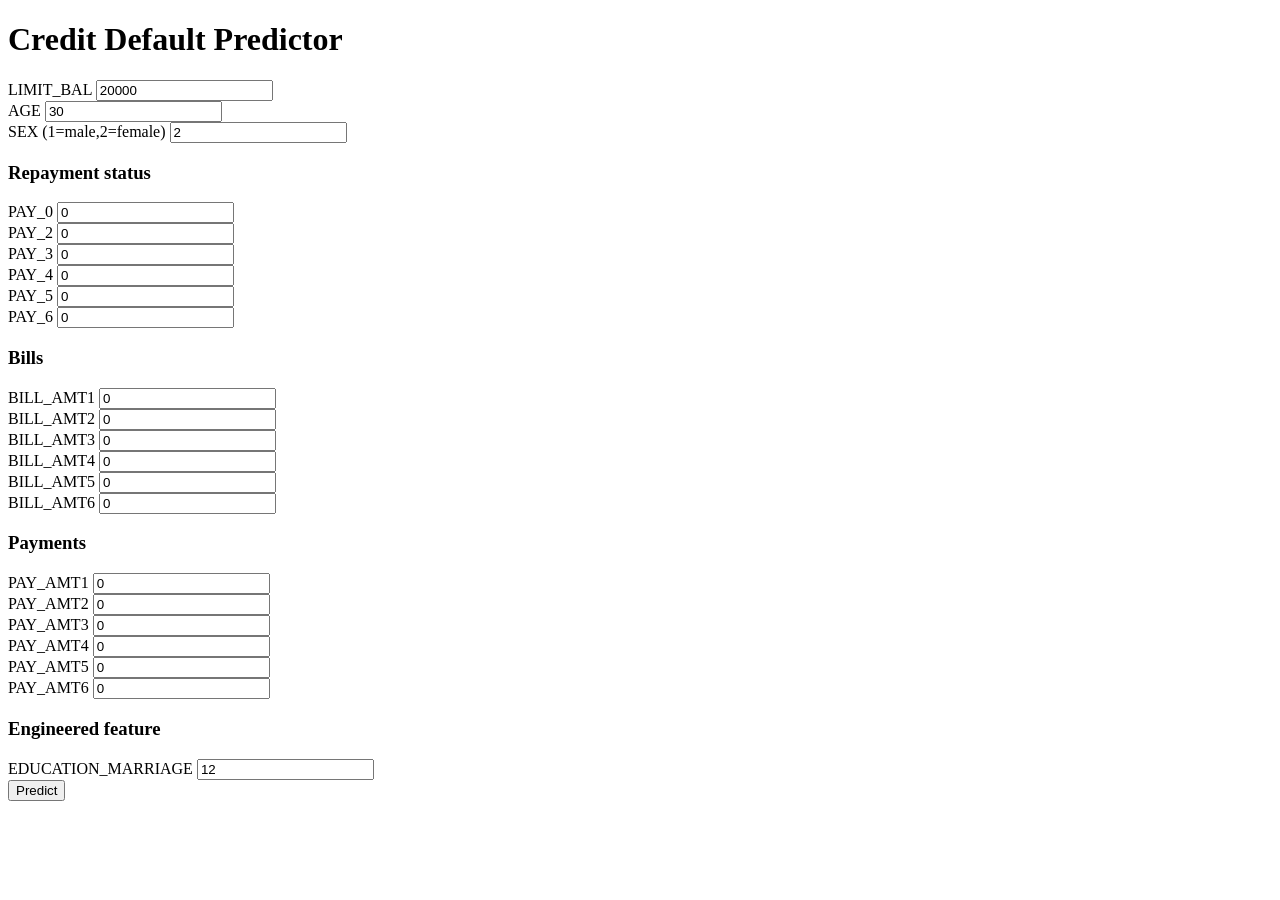
==== frontend/index.html @ 1fb824c6 "Add initial frontend for project" ====
<!doctype html>
<html>
  <head>
    <meta charset="utf-8" />
    <title>Credit Default Predictor</title>
  </head>
  <body>
    <h1>Credit Default Predictor</h1>

    <form id="f">
      <label>LIMIT_BAL <input name="LIMIT_BAL" type="number" step="any" value="20000"></label><br/>
      <label>AGE <input name="AGE" type="number" step="any" value="30"></label><br/>
      <label>SEX (1=male,2=female) <input name="SEX" type="number" value="2"></label><br/>

      <h3>Repayment status</h3>
      <label>PAY_0 <input name="PAY_0" type="number" value="0"></label><br/>
      <label>PAY_2 <input name="PAY_2" type="number" value="0"></label><br/>
      <label>PAY_3 <input name="PAY_3" type="number" value="0"></label><br/>
      <label>PAY_4 <input name="PAY_4" type="number" value="0"></label><br/>
      <label>PAY_5 <input name="PAY_5" type="number" value="0"></label><br/>
      <label>PAY_6 <input name="PAY_6" type="number" value="0"></label><br/>

      <h3>Bills</h3>
      <label>BILL_AMT1 <input name="BILL_AMT1" type="number" step="any" value="0"></label><br/>
      <label>BILL_AMT2 <input name="BILL_AMT2" type="number" step="any" value="0"></label><br/>
      <label>BILL_AMT3 <input name="BILL_AMT3" type="number" step="any" value="0"></label><br/>
      <label>BILL_AMT4 <input name="BILL_AMT4" type="number" step="any" value="0"></label><br/>
      <label>BILL_AMT5 <input name="BILL_AMT5" type="number" step="any" value="0"></label><br/>
      <label>BILL_AMT6 <input name="BILL_AMT6" type="number" step="any" value="0"></label><br/>

      <h3>Payments</h3>
      <label>PAY_AMT1 <input name="PAY_AMT1" type="number" step="any" value="0"></label><br/>
      <label>PAY_AMT2 <input name="PAY_AMT2" type="number" step="any" value="0"></label><br/>
      <label>PAY_AMT3 <input name="PAY_AMT3" type="number" step="any" value="0"></label><br/>
      <label>PAY_AMT4 <input name="PAY_AMT4" type="number" step="any" value="0"></label><br/>
      <label>PAY_AMT5 <input name="PAY_AMT5" type="number" step="any" value="0"></label><br/>
      <label>PAY_AMT6 <input name="PAY_AMT6" type="number" step="any" value="0"></label><br/>

      <h3>Engineered feature</h3>
      <label>EDUCATION_MARRIAGE <input name="EDUCATION_MARRIAGE" type="number" step="any" value="12"></label><br/>

      <button type="submit">Predict</button>
    </form>

    <h2 id="out"></h2>

    <script src="app.js"></script>
  </body>
</html>
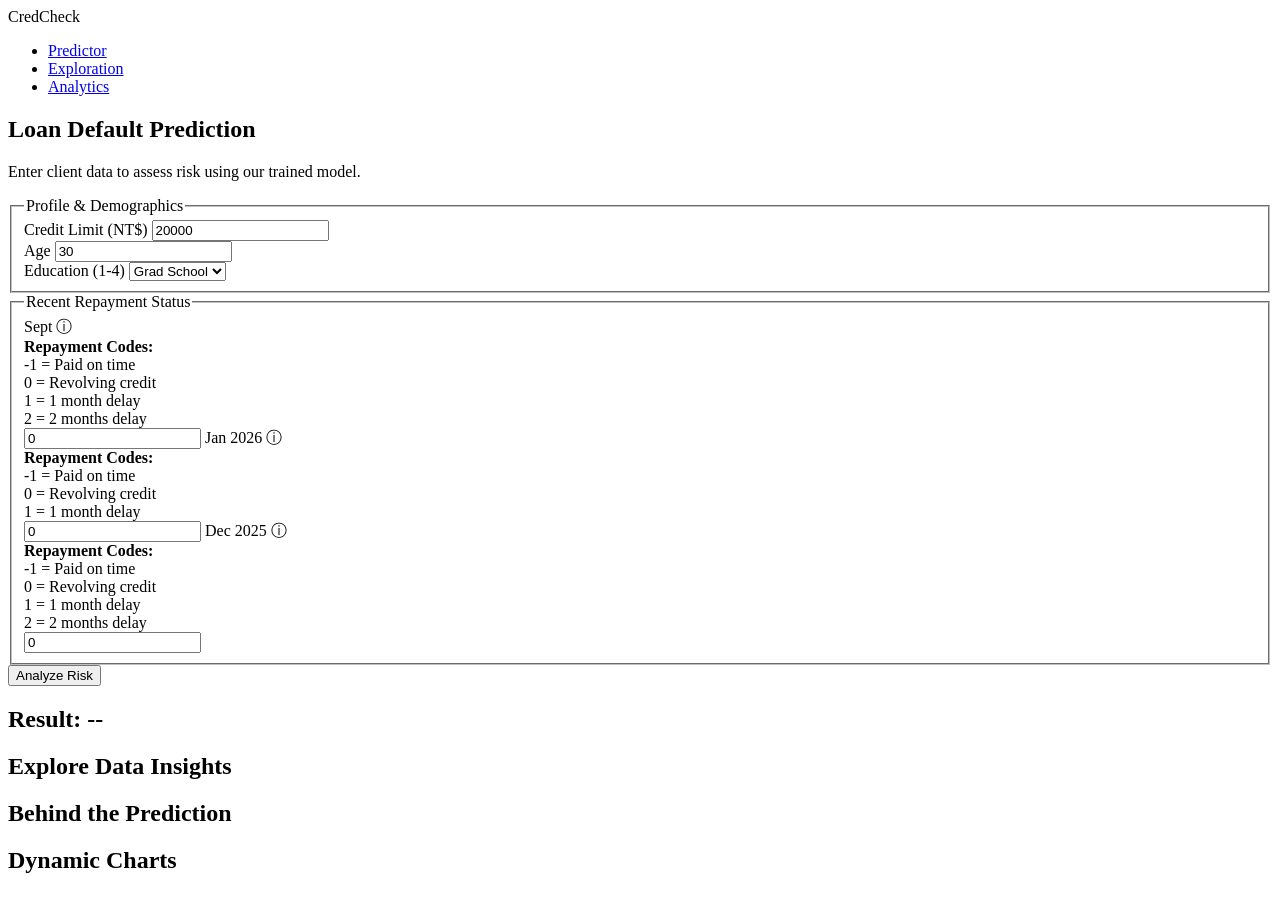
==== commit a2daf955: "Update UI layout and add help tooltips" ====
--- a/frontend/index.html
+++ b/frontend/index.html
@@ -1,49 +1,124 @@
-<!doctype html>
-<html>
-  <head>
-    <meta charset="utf-8" />
-    <title>Credit Default Predictor</title>
-  </head>
-  <body>
-    <h1>Credit Default Predictor</h1>
+<!DOCTYPE html>
+<html lang="en">
 
-    <form id="f">
-      <label>LIMIT_BAL <input name="LIMIT_BAL" type="number" step="any" value="20000"></label><br/>
-      <label>AGE <input name="AGE" type="number" step="any" value="30"></label><br/>
-      <label>SEX (1=male,2=female) <input name="SEX" type="number" value="2"></label><br/>
+<head>
+  <meta charset="UTF-8">
+  <meta name="viewport" content="width=device-width, initial-scale=1.0">
+  <title>CredCheck</title>
+  <link rel="stylesheet" href="style.css">
+  <script src="https://d3js.org/d3.v7.min.js"></script>
+</head>
 
-      <h3>Repayment status</h3>
-      <label>PAY_0 <input name="PAY_0" type="number" value="0"></label><br/>
-      <label>PAY_2 <input name="PAY_2" type="number" value="0"></label><br/>
-      <label>PAY_3 <input name="PAY_3" type="number" value="0"></label><br/>
-      <label>PAY_4 <input name="PAY_4" type="number" value="0"></label><br/>
-      <label>PAY_5 <input name="PAY_5" type="number" value="0"></label><br/>
-      <label>PAY_6 <input name="PAY_6" type="number" value="0"></label><br/>
+<body>
 
-      <h3>Bills</h3>
-      <label>BILL_AMT1 <input name="BILL_AMT1" type="number" step="any" value="0"></label><br/>
-      <label>BILL_AMT2 <input name="BILL_AMT2" type="number" step="any" value="0"></label><br/>
-      <label>BILL_AMT3 <input name="BILL_AMT3" type="number" step="any" value="0"></label><br/>
-      <label>BILL_AMT4 <input name="BILL_AMT4" type="number" step="any" value="0"></label><br/>
-      <label>BILL_AMT5 <input name="BILL_AMT5" type="number" step="any" value="0"></label><br/>
-      <label>BILL_AMT6 <input name="BILL_AMT6" type="number" step="any" value="0"></label><br/>
+  <nav class="navbar">
+    <div class="logo">CredCheck</div>
+    <ul class="nav-links">
+      <li><a href="#" onclick="showPage('predictor')">Predictor</a></li>
+      <li><a href="#" onclick="showPage('eda')">Exploration</a></li>
+      <li><a href="#" onclick="showPage('visualizer')">Analytics</a></li>
+    </ul>
+  </nav>
 
-      <h3>Payments</h3>
-      <label>PAY_AMT1 <input name="PAY_AMT1" type="number" step="any" value="0"></label><br/>
-      <label>PAY_AMT2 <input name="PAY_AMT2" type="number" step="any" value="0"></label><br/>
-      <label>PAY_AMT3 <input name="PAY_AMT3" type="number" step="any" value="0"></label><br/>
-      <label>PAY_AMT4 <input name="PAY_AMT4" type="number" step="any" value="0"></label><br/>
-      <label>PAY_AMT5 <input name="PAY_AMT5" type="number" step="any" value="0"></label><br/>
-      <label>PAY_AMT6 <input name="PAY_AMT6" type="number" step="any" value="0"></label><br/>
+  <main class="container">
+    <section id="predictor" class="page active">
+      <h1>Loan Default Prediction</h1>
+      <p>Enter client data to assess risk using our trained model.</p>
 
-      <h3>Engineered feature</h3>
-      <label>EDUCATION_MARRIAGE <input name="EDUCATION_MARRIAGE" type="number" step="any" value="12"></label><br/>
+      <form id="prediction-form">
+        <div class="form-grid">
+          <fieldset>
+            <legend>Profile & Demographics</legend>
+            <div class="input-group">
+              <label>Credit Limit (NT$)</label>
+              <input name="LIMIT_BAL" type="number" value="20000" required>
+            </div>
+            <div class="input-group">
+              <label>Age</label>
+              <input name="AGE" type="number" value="30" required>
+            </div>
+            <div class="input-group">
+              <label>Education (1-4)</label>
+              <select name="EDUCATION">
+                <option value="1">Grad School</option>
+                <option value="2">University</option>
+                <option value="3">High School</option>
+                <option value="4">Others</option>
+              </select>
+            </div>
+          </fieldset>
 
-      <button type="submit">Predict</button>
-    </form>
+          <fieldset>
+            <legend>Recent Repayment Status</legend>
+            <div class="input-row">
+              <label>
+                Sept
+                <span class="tooltip-container">
+                  <span class="info-icon">ⓘ</span>
+                  <div class="tooltip-text">
+                    <strong>Repayment Codes:</strong><br>
+                    -1 = Paid on time<br>
+                    0 = Revolving credit<br>
+                    1 = 1 month delay<br>
+                    2 = 2 months delay
+                  </div>
+                </span>
+                <input name="PAY_0" type="number" value="0">
+              </label>
 
-    <h2 id="out"></h2>
+              <label>
+                Jan 2026
+                <span class="tooltip-container">
+                  <span class="info-icon">ⓘ</span>
+                  <div class="tooltip-text">
+                    <strong>Repayment Codes:</strong><br>
+                    -1 = Paid on time<br>
+                    0 = Revolving credit<br>
+                    1 = 1 month delay
+                  </div>
+                </span>
+                <input name="PAY_2" type="number" value="0">
+              </label>
 
-    <script src="app.js"></script>
-  </body>
-</html>
+              <label>
+                Dec 2025
+                <span class="tooltip-container">
+                  <span class="info-icon">ⓘ</span>
+                  <div class="tooltip-text">
+                    <strong>Repayment Codes:</strong><br>
+                    -1 = Paid on time<br>
+                    0 = Revolving credit<br>
+                    1 = 1 month delay<br>
+                    2 = 2 months delay
+                  </div>
+                </span>
+                <input name="PAY_3" type="number" value="0">
+              </label>
+            </div>
+          </fieldset>
+        </div>
+
+        <button type="submit" class="btn-predict">Analyze Risk</button>
+      </form>
+      <div id="result-container" class="hidden">
+        <h2>Result: <span id="prediction-output">--</span></h2>
+      </div>
+    </section>
+
+    <section id="eda" class="page">
+      <h1>Explore Data Insights</h1>
+    </section>
+
+    <section id="process" class="page">
+      <h1>Behind the Prediction</h1>
+    </section>
+
+    <section id="visualizer" class="page">
+      <h1>Dynamic Charts</h1>
+    </section>
+  </main>
+
+  <script src="app.js"></script>
+</body>
+
+</html>
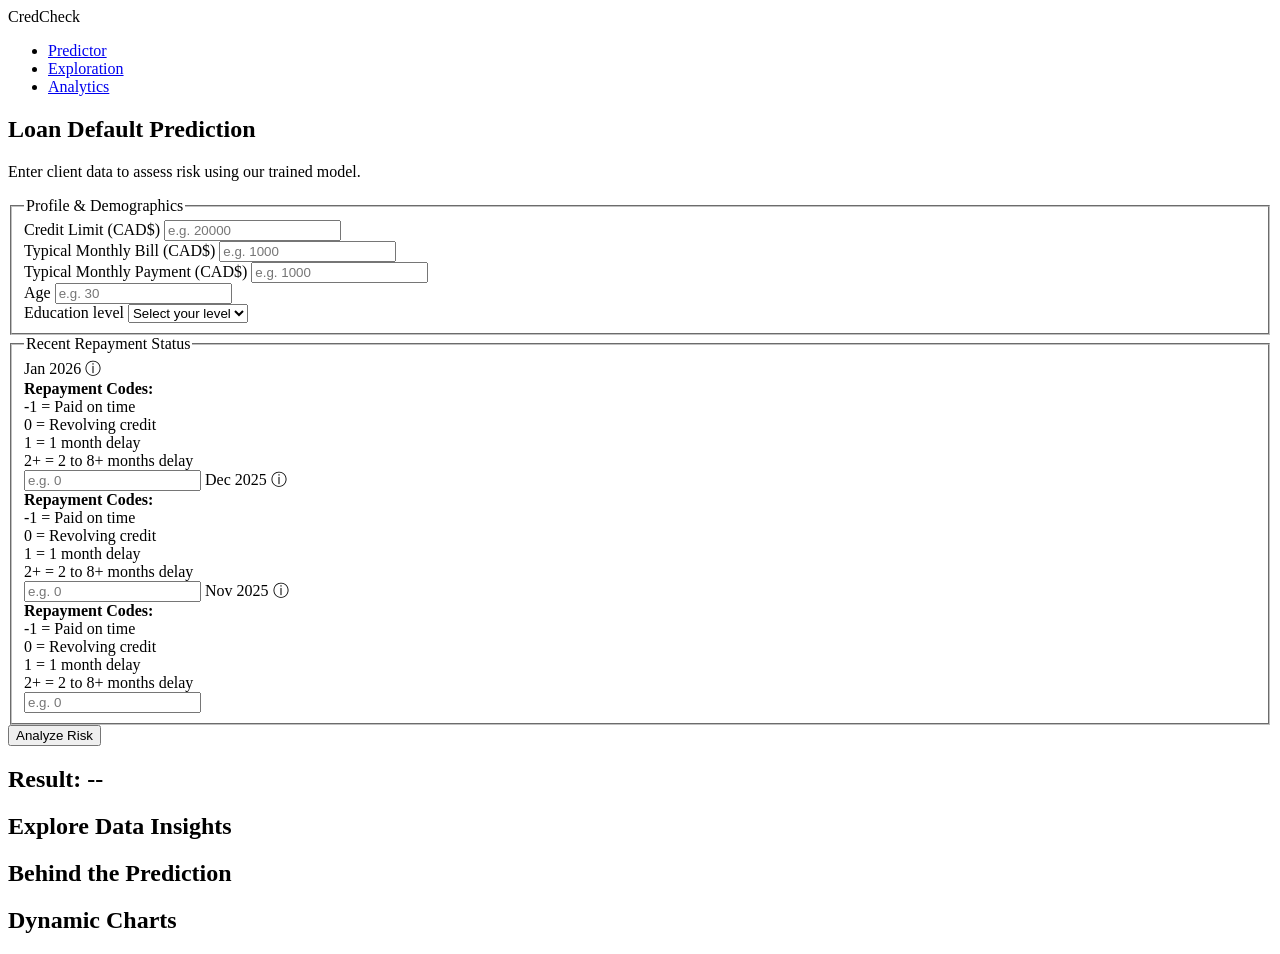
==== commit 056971ea: "Support more user inputs" ====
--- a/frontend/index.html
+++ b/frontend/index.html
@@ -30,16 +30,26 @@
           <fieldset>
             <legend>Profile & Demographics</legend>
             <div class="input-group">
-              <label>Credit Limit (NT$)</label>
-              <input name="LIMIT_BAL" type="number" value="20000" required>
+              <label>Credit Limit (CAD$)</label>
+              <input name="LIMIT_BAL" type="number" placeholder="e.g. 20000" required>
+            </div>
+
+            <div class="input-group">
+              <label>Typical Monthly Bill (CAD$)</label>
+              <input name="BILL_INPUT" type="number" placeholder="e.g. 1000" required>
+            </div>
+            <div class="input-group">
+              <label>Typical Monthly Payment (CAD$)</label>
+              <input name="PAY_INPUT" type="number" placeholder="e.g. 1000" required>
             </div>
             <div class="input-group">
               <label>Age</label>
-              <input name="AGE" type="number" value="30" required>
+              <input name="AGE" type="number" placeholder="e.g. 30" required>
             </div>
             <div class="input-group">
-              <label>Education (1-4)</label>
-              <select name="EDUCATION">
+              <label>Education level</label>
+              <select name="EDUCATION" required>
+                <option value="" disabled selected>Select your level</option>
                 <option value="1">Grad School</option>
                 <option value="2">University</option>
                 <option value="3">High School</option>
@@ -52,7 +62,7 @@
             <legend>Recent Repayment Status</legend>
             <div class="input-row">
               <label>
-                Sept
+                Jan 2026
                 <span class="tooltip-container">
                   <span class="info-icon">ⓘ</span>
                   <div class="tooltip-text">
@@ -60,24 +70,10 @@
                     -1 = Paid on time<br>
                     0 = Revolving credit<br>
                     1 = 1 month delay<br>
-                    2 = 2 months delay
+                    2+ = 2 to 8+ months delay
                   </div>
                 </span>
-                <input name="PAY_0" type="number" value="0">
-              </label>
-
-              <label>
-                Jan 2026
-                <span class="tooltip-container">
-                  <span class="info-icon">ⓘ</span>
-                  <div class="tooltip-text">
-                    <strong>Repayment Codes:</strong><br>
-                    -1 = Paid on time<br>
-                    0 = Revolving credit<br>
-                    1 = 1 month delay
-                  </div>
-                </span>
-                <input name="PAY_2" type="number" value="0">
+                <input name="PAY_0" type="number" placeholder="e.g. 0" required>
               </label>
 
               <label>
@@ -89,10 +85,25 @@
                     -1 = Paid on time<br>
                     0 = Revolving credit<br>
                     1 = 1 month delay<br>
-                    2 = 2 months delay
+                    2+ = 2 to 8+ months delay
                   </div>
                 </span>
-                <input name="PAY_3" type="number" value="0">
+                <input name="PAY_2" type="number" placeholder="e.g. 0" required>
+              </label>
+
+              <label>
+                Nov 2025
+                <span class="tooltip-container">
+                  <span class="info-icon">ⓘ</span>
+                  <div class="tooltip-text">
+                    <strong>Repayment Codes:</strong><br>
+                    -1 = Paid on time<br>
+                    0 = Revolving credit<br>
+                    1 = 1 month delay<br>
+                    2+ = 2 to 8+ months delay
+                  </div>
+                </span>
+                <input name="PAY_3" type="number" placeholder="e.g. 0" required>
               </label>
             </div>
           </fieldset>
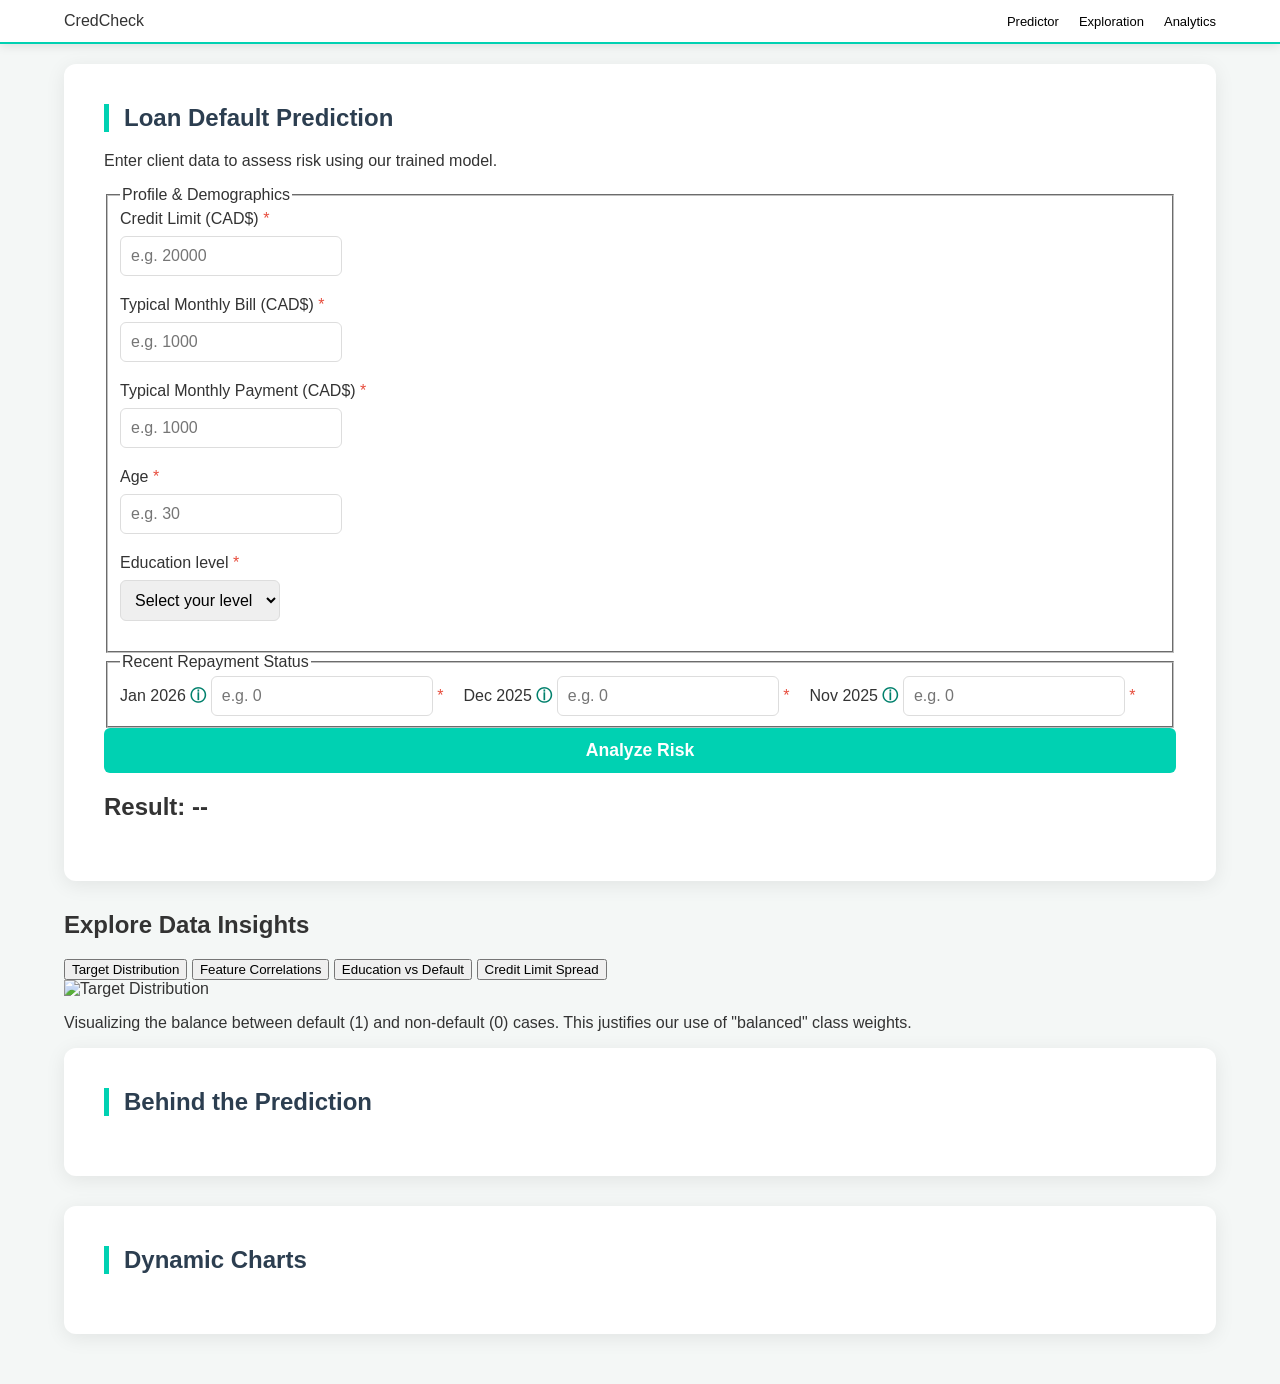
==== commit 4f864082: "Add chart section" ====
--- a/frontend/index.html
+++ b/frontend/index.html
@@ -116,9 +116,30 @@
       </div>
     </section>
 
-    <section id="eda" class="page">
-      <h1>Explore Data Insights</h1>
+    <section class="eda-section">
+      <h2>Explore Data Insights</h2>
+      <div class="insight-container">
+        <div class="insight-menu">
+          <button class="menu-btn active" onclick="showChart('target')">Target Distribution</button>
+          <button class="menu-btn" onclick="showChart('correlation')">Feature Correlations</button>
+          <button class="menu-btn" onclick="showChart('education')">Education vs Default</button>
+          <button class="menu-btn" onclick="showChart('limit')">Credit Limit Spread</button>
+        </div>
+
+        <div class="insight-display">
+          <div id="target" class="charts">
+            <img src="plots/target_distribution.png" alt="Target Distribution">
+            <p>Visualizing the balance between default (1) and non-default (0) cases. This justifies our use of
+              "balanced" class weights.</p>
+          </div>
+          <div id="correlation" class="charts" style="display:none;">
+            <img src="plots/summary_heatmap.png" alt="Correlation Heatmap">
+            <p>Highlights how credit limits and average bill amounts interact with default risk.</p>
+          </div>
+        </div>
+      </div>
     </section>
+
 
     <section id="process" class="page">
       <h1>Behind the Prediction</h1>
@@ -129,7 +150,7 @@
     </section>
   </main>
 
-  <script src="app.js"></script>
+  <script src="app copy.js"></script>
 </body>
 
 </html>
--- a/frontend/style.css
+++ b/frontend/style.css
@@ -0,0 +1,151 @@
+.navbar {
+    display: flex;
+    justify-content: space-between;
+    align-items: center;
+    padding: 0.75rem 5%;
+    background-color: #ffffff;
+    position: sticky;
+    top: 0;
+    z-index: 1000;
+    border-bottom: 2px solid #00d1b2;
+    box-shadow: 0 2px 10px rgba(0, 0, 0, 0.1);
+}
+
+.nav-links {
+    display: flex;
+    list-style: none;
+    margin: 0;
+    padding: 0;
+}
+
+
+.nav-links li {
+    margin-left: 20px;
+}
+
+.nav-links a {
+    color: black;
+    text-decoration: none;
+    font-size: small;
+    /* font-weight: bold; */
+}
+
+.container {
+    padding: 20px 5%;
+    max-width: 1200px;
+    margin: 0 auto;
+}
+
+body {
+    margin: 0;
+    font-family: 'Segoe UI', Verdana, sans-serif;
+    background-color: #f4f7f6;
+    color: #333;
+}
+
+.page {
+    background: white;
+    padding: 40px;
+    border-radius: 12px;
+    box-shadow: 0 4px 20px rgba(0, 0, 0, 0.08);
+    margin-bottom: 30px;
+}
+
+h1 {
+    color: #2c3e50;
+    border-left: 5px solid #00d1b2;
+    padding-left: 15px;
+    margin-top: 0;
+}
+
+/*form inputs*/
+input,
+select {
+    border: 1px solid #ddd;
+    border-radius: 6px;
+    padding: 10px;
+    font-size: 1rem;
+    transition: border-color 0.3s;
+}
+
+input:focus {
+    /* text box border will change colour when user is inputting in it */
+    outline: none;
+    border-color: #00d1b2;
+}
+
+.input-group {
+    margin-bottom: 20px;
+}
+
+.input-group label {
+    display: block;
+    margin-bottom: 8px;
+}
+
+.input-row {
+    display: flex;
+    gap: 20px
+}
+
+.btn-predict {
+    background-color: #00d1b2;
+    color: white;
+    border: none;
+    padding: 12px 25px;
+    border-radius: 6px;
+    font-weight: bold;
+    cursor: pointer;
+    width: 100%;
+    font-size: 1.1rem;
+}
+
+.btn-predict:hover {
+    background-color: #00b8a0;
+}
+
+/* tooltip to help users with repayment codes */
+.tooltip-container {
+    position: relative;
+    cursor: pointer;
+}
+
+.info-icon {
+    color: #01806c;
+    font-weight: bold;
+}
+
+
+.tooltip-text {
+    visibility: hidden;
+    width: 180px;
+    background-color: #333;
+    color: #fff;
+    text-align: left;
+    border-radius: 6px;
+    padding: 10px;
+    position: absolute;
+    z-index: 1;
+    bottom: 125%;
+    left: 10%;
+    opacity: 0;
+    transition: opacity 0.3s;
+    font-size: 0.8rem;
+    line-height: 1.4;
+}
+
+.tooltip-container:hover .tooltip-text {
+    visibility: visible;
+    opacity: 1;
+}
+
+/* behaviour for required fields (note currently they are all required)*/
+input:invalid:not(:placeholder-shown) {
+    border-color: #e74c3c;
+}
+
+label:after {
+    content: " *";
+    color: #e74c3c;
+    /* TODO fix the asterisks that are beside the boxes instead of words*/
+}
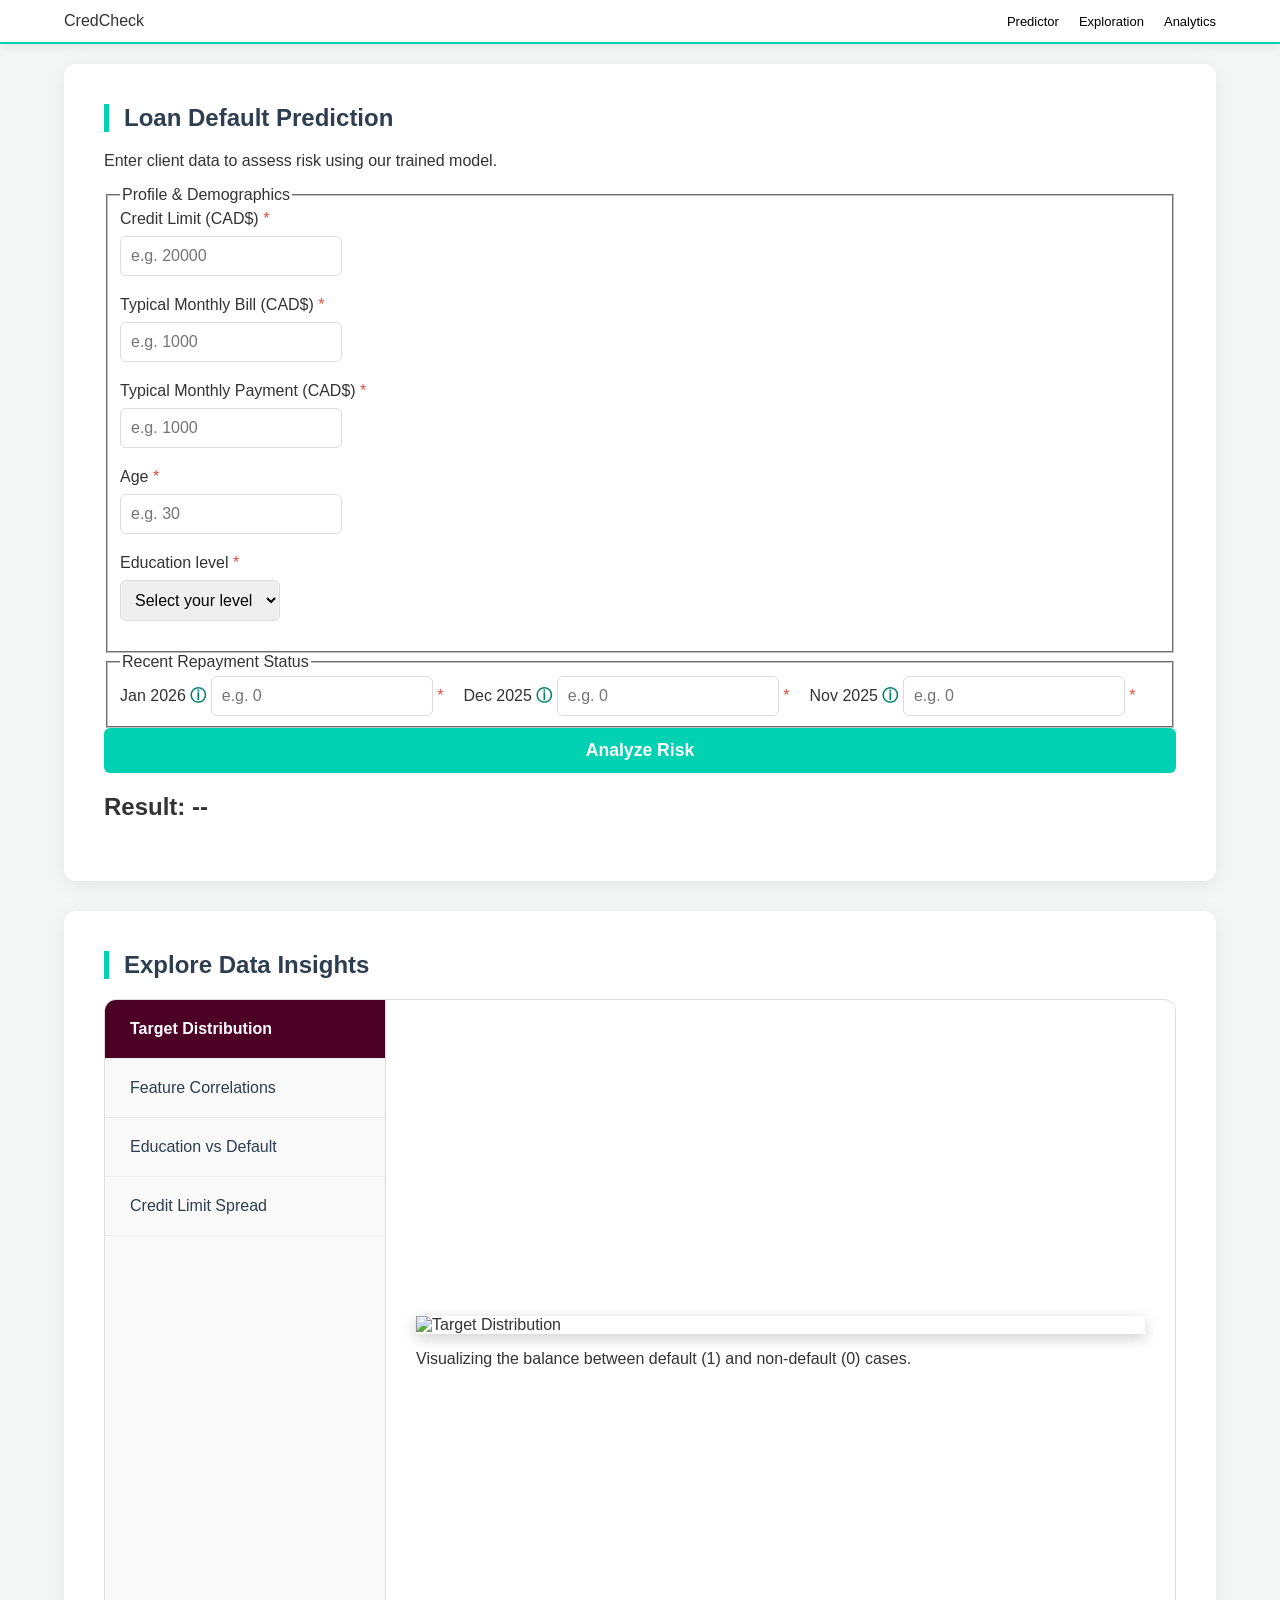
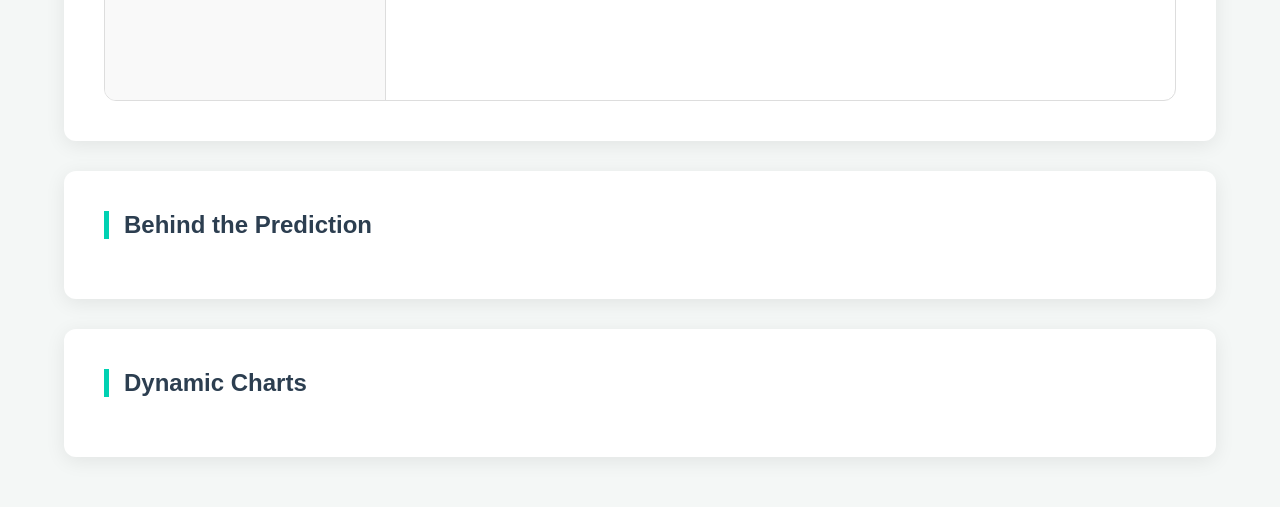
==== commit 061a4df9: "Add basic EDA dashboard to UI" ====
--- a/frontend/index.html
+++ b/frontend/index.html
@@ -116,8 +116,8 @@
       </div>
     </section>
 
-    <section class="eda-section">
-      <h2>Explore Data Insights</h2>
+    <section id="eda" class="page eda-section">
+      <h1>Explore Data Insights</h1>
       <div class="insight-container">
         <div class="insight-menu">
           <button class="menu-btn active" onclick="showChart('target')">Target Distribution</button>
@@ -127,19 +127,25 @@
         </div>
 
         <div class="insight-display">
-          <div id="target" class="charts">
+          <div id="target" class="charts active" style="display: block; opacity: 1;">
             <img src="plots/target_distribution.png" alt="Target Distribution">
-            <p>Visualizing the balance between default (1) and non-default (0) cases. This justifies our use of
-              "balanced" class weights.</p>
+            <p>Visualizing the balance between default (1) and non-default (0) cases.</p>
           </div>
-          <div id="correlation" class="charts" style="display:none;">
+          <div id="correlation" class="charts">
             <img src="plots/summary_heatmap.png" alt="Correlation Heatmap">
-            <p>Highlights how credit limits and average bill amounts interact with default risk.</p>
+            <p>How do credit limits and average bill amounts interact with default risk?</p>
+          </div>
+          <div id="education" class="charts">
+            <img src="plots/education_vs_target.png" alt="Education Analysis">
+            <p>Proportion of defaults across different education levels.</p>
+          </div>
+          <div id="limit" class="charts">
+            <img src="plots/limit_bal_boxplot.png" alt="Limit Balance Boxplot">
+            <p>Distribution of credit limits for each target class.</p>
           </div>
         </div>
       </div>
     </section>
-
 
     <section id="process" class="page">
       <h1>Behind the Prediction</h1>
@@ -150,7 +156,7 @@
     </section>
   </main>
 
-  <script src="app copy.js"></script>
+  <script src="app.js"></script>
 </body>
 
 </html>
--- a/frontend/style.css
+++ b/frontend/style.css
@@ -139,7 +139,7 @@
     opacity: 1;
 }
 
-/* behaviour for required fields (note currently they are all required)*/
+/* behaviour for required fields (note: currently they are all required)*/
 input:invalid:not(:placeholder-shown) {
     border-color: #e74c3c;
 }
@@ -148,4 +148,79 @@
     content: " *";
     color: #e74c3c;
     /* TODO fix the asterisks that are beside the boxes instead of words*/
+}
+
+/* EDA section */
+.insight-container {
+    display: flex;
+    flex-direction: row;
+    border: 1px solid #ddd;
+    border-radius: 12px;
+    overflow: hidden;
+    background: #fff;
+    height: 700px;
+    margin-top: 20px;
+}
+
+.insight-menu {
+    display: flex;
+    flex-direction: column;
+    width: 280px;
+    background: #f9f9f9;
+    border-right: 1px solid #ddd;
+}
+
+.menu-btn {
+    padding: 20px 25px;
+    border: none;
+    border-bottom: 1px solid #eee;
+    background: none;
+    text-align: left;
+    cursor: pointer;
+    font-size: 1rem;
+    color: #2c3e50;
+    transition: all 0.3s ease;
+
+}
+
+.menu-btn:hover {
+    background: #f0f0f0;
+}
+
+.menu-btn.active {
+    background: #4d0026 !important;
+    color: white !important;
+    font-weight: bold;
+}
+
+.insight-display {
+    flex: 1;
+    padding: 30px;
+    display: flex;
+    flex-direction: column;
+    align-items: center;
+    justify-content: center;
+}
+
+.charts img {
+    width: 100%;
+    max-width: 800px;
+    height: auto;
+    box-shadow: 0 4px 15px rgba(0, 0, 0, 0.2);
+    display: block;
+    margin: 0 auto;
+}
+
+.charts {
+    display: none;
+    opacity: 0;
+    transform: translateY(10px);
+    transition: opacity 0.4s ease, transform 0.4s ease;
+    width: 100%;
+}
+
+.charts.active {
+    display: block;
+    opacity: 1;
+    transform: translateY(0);
 }
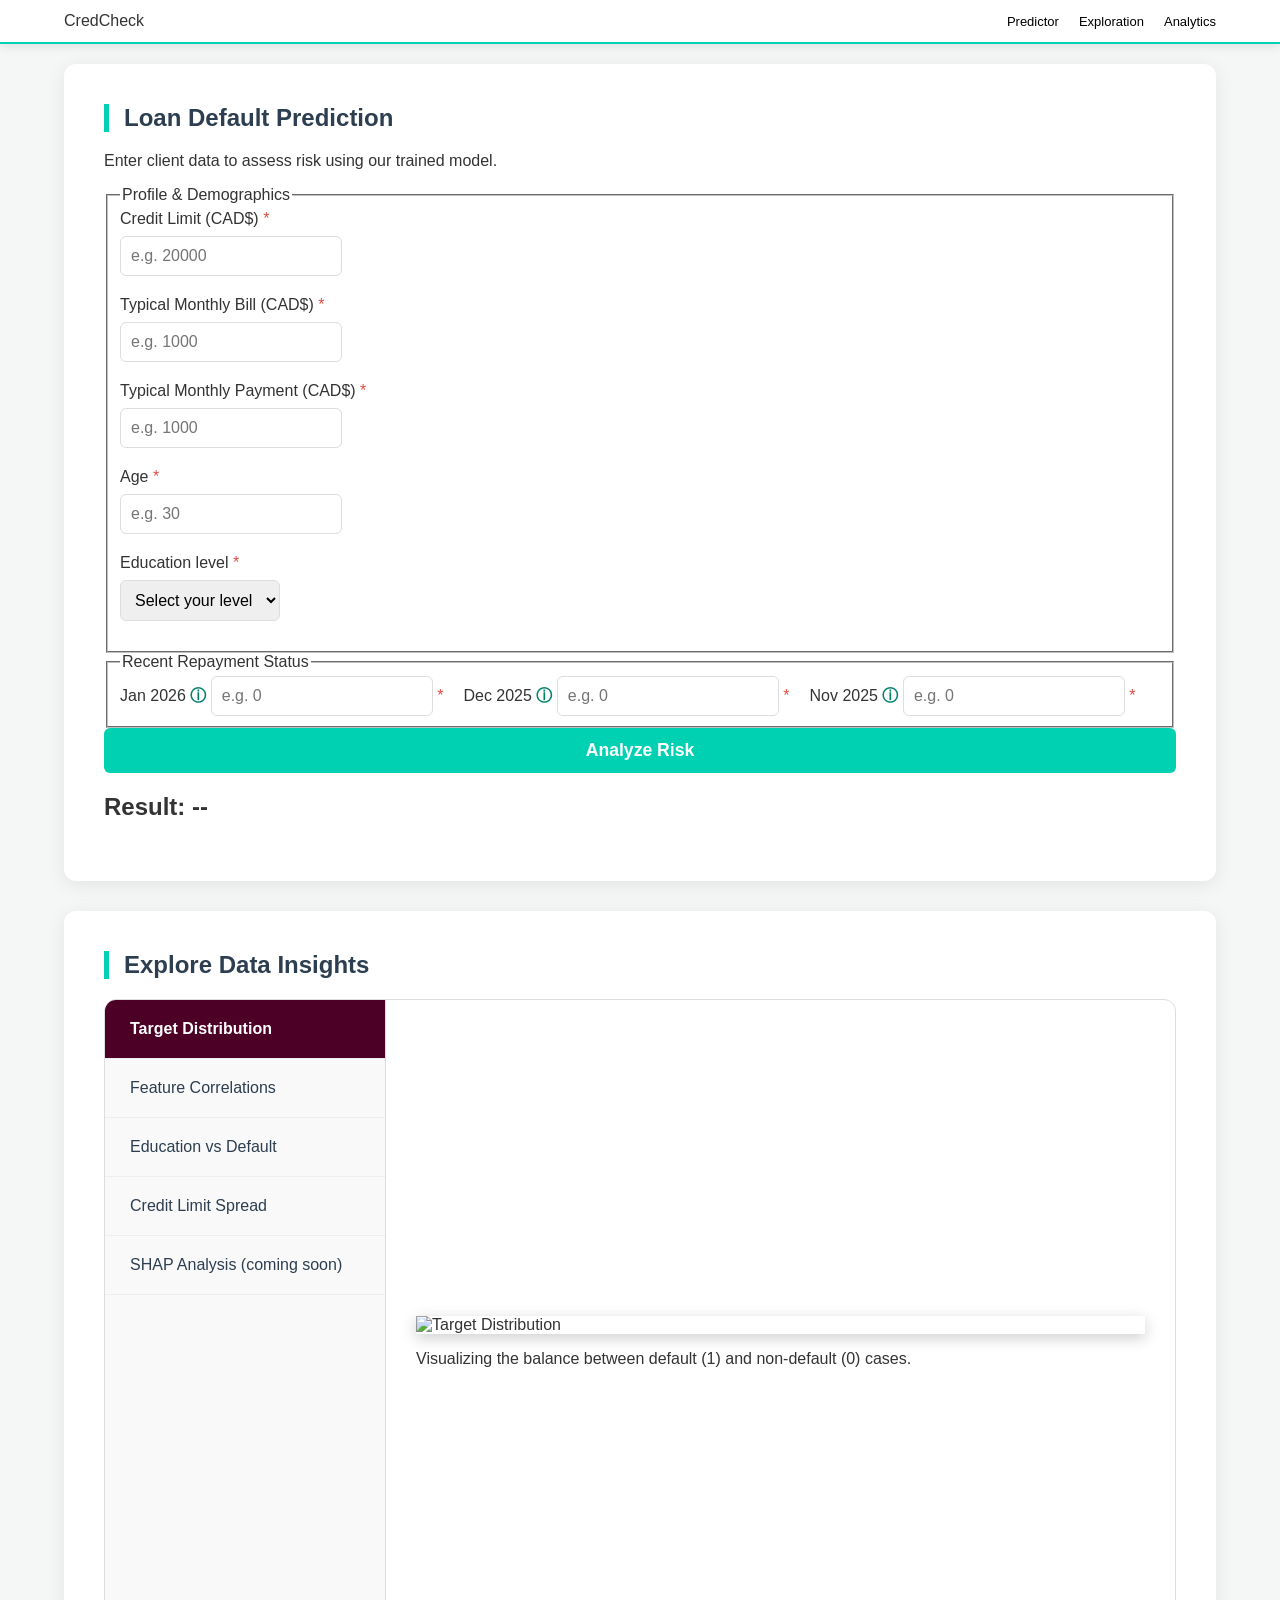
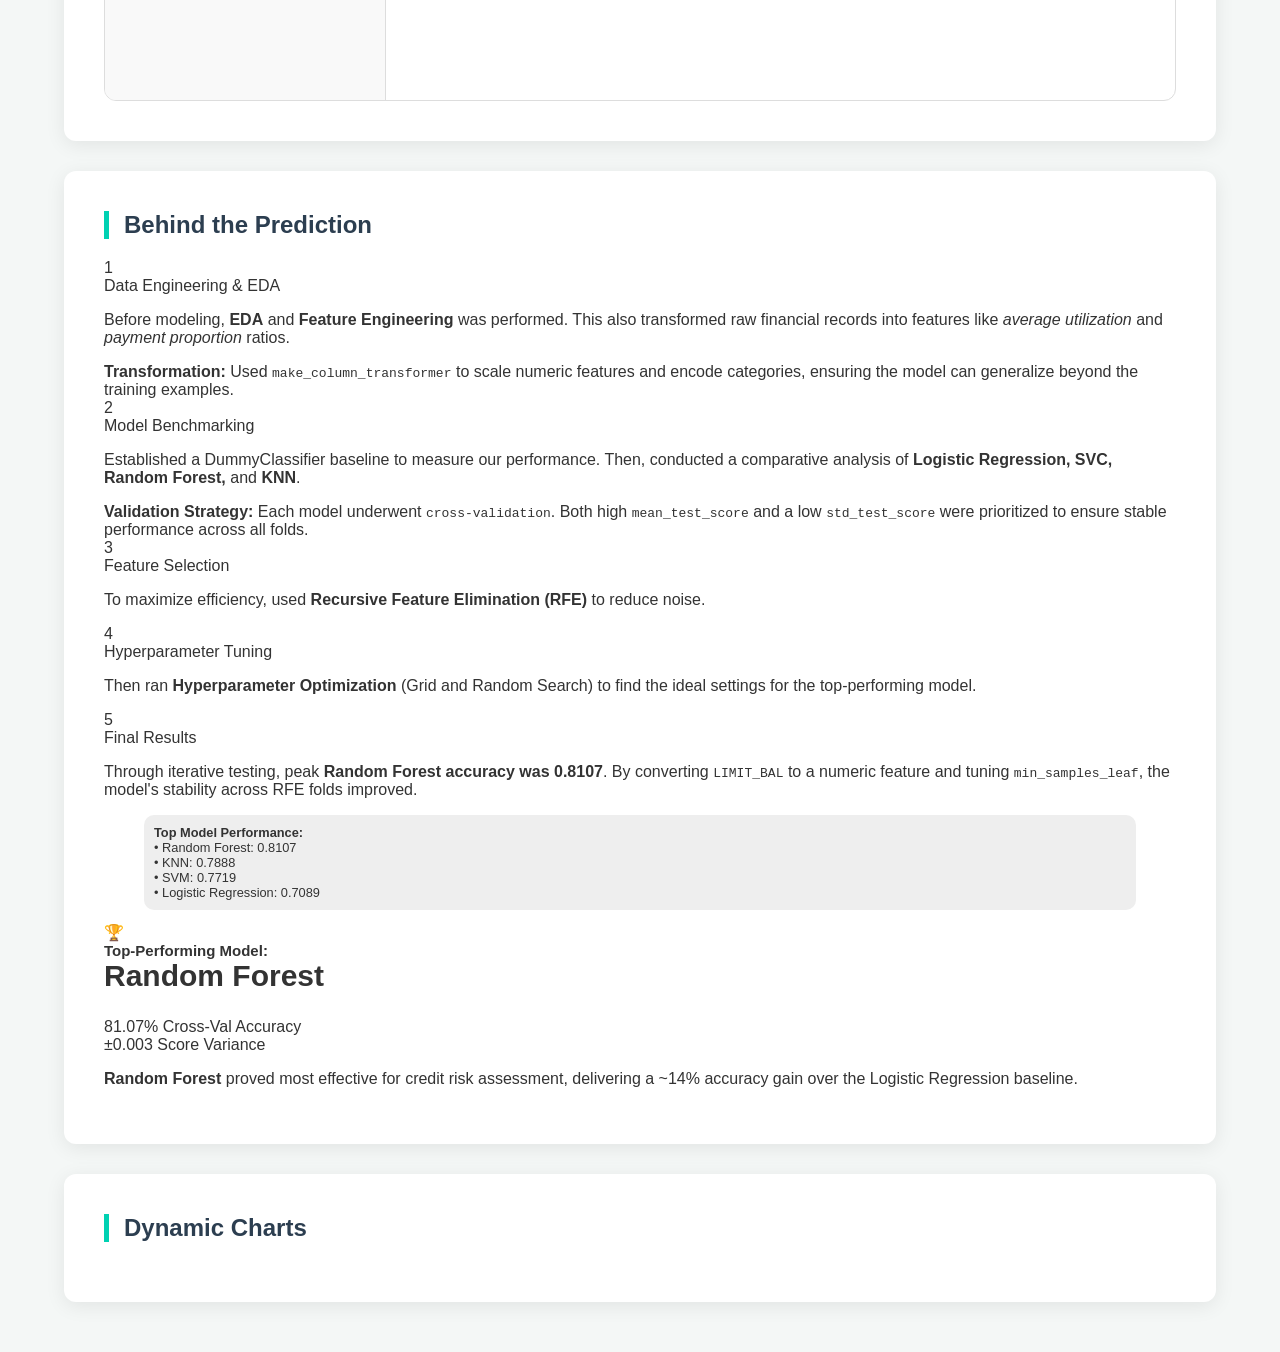
==== commit 3adc614a: "Add interface for behind the scenes section" ====
--- a/frontend/index.html
+++ b/frontend/index.html
@@ -124,6 +124,8 @@
           <button class="menu-btn" onclick="showChart('correlation')">Feature Correlations</button>
           <button class="menu-btn" onclick="showChart('education')">Education vs Default</button>
           <button class="menu-btn" onclick="showChart('limit')">Credit Limit Spread</button>
+          <button class="menu-btn" onclick="showChart('')">SHAP Analysis (coming soon)</button>
+
         </div>
 
         <div class="insight-display">
@@ -143,14 +145,108 @@
             <img src="plots/limit_bal_boxplot.png" alt="Limit Balance Boxplot">
             <p>Distribution of credit limits for each target class.</p>
           </div>
-        </div>
-      </div>
-    </section>
-
+          <div id="limit" class="charts">
+            <img src="" alt="SHAP">
+            <p>SHAP</p>
+          </div>
+        </div>
+      </div>
+    </section>
     <section id="process" class="page">
       <h1>Behind the Prediction</h1>
-    </section>
-
+      <div class="pipeline-path">
+
+        <div class="path-node" onclick="toggleStep('step-data')">
+          <div class="node-circle">1</div>
+          <div class="node-label">Data Engineering & EDA</div>
+          <div id="step-data" class="node-content">
+            <p>Before modeling, <strong>EDA</strong> and <strong>Feature Engineering</strong> was performed. This also
+              transformed raw financial records into features like <em>average utilization</em> and <em>payment
+                proportion</em>
+              ratios.</p>
+            <div class="mini-insight">
+              <strong>Transformation:</strong> Used <code>make_column_transformer</code> to scale numeric features and
+              encode categories, ensuring the model can generalize beyond the training examples.
+            </div>
+          </div>
+        </div>
+
+        <div class="path-node right" onclick="toggleStep('step-baseline')">
+          <div class="node-circle">2</div>
+          <div class="node-label">Model Benchmarking</div>
+          <div id="step-baseline" class="node-content">
+            <p>Established a DummyClassifier baseline to measure our performance. Then,
+              conducted a comparative analysis of <strong>Logistic Regression, SVC, Random Forest,</strong> and
+              <strong>KNN</strong>.
+            </p>
+            <div class="mini-insight">
+              <strong>Validation Strategy:</strong> Each model underwent <code>cross-validation</code>. Both
+              high <code>mean_test_score</code> and a low <code>std_test_score</code> were prioritized to ensure stable
+              performance across all folds.
+            </div>
+          </div>
+        </div>
+
+        <div class="path-node" onclick="toggleStep('step-selection')">
+          <div class="node-circle">3</div>
+          <div class="node-label">Feature Selection</div>
+          <div id="step-selection" class="node-content">
+            <p>To maximize efficiency, used <strong>Recursive Feature Elimination (RFE)</strong> to reduce noise.
+          </div>
+        </div>
+
+        <div class="path-node right" onclick="toggleStep('step-tuning')">
+          <div class="node-circle">4</div>
+          <div class="node-label">Hyperparameter Tuning</div>
+          <div id="step-tuning" class="node-content">
+            <p> Then
+              ran <strong>Hyperparameter Optimization</strong> (Grid and Random Search) to find the ideal settings
+              for the top-performing model.</p>
+            </p>
+          </div>
+        </div>
+
+        <div class="path-node" onclick="toggleStep('step-results')">
+          <div class="node-circle">5</div>
+          <div class="node-label">Final Results</div>
+          <div id="step-results" class="node-content">
+            <p>Through iterative testing, peak <strong>Random Forest accuracy was 0.8107</strong>.
+              By converting <code>LIMIT_BAL</code> to a numeric feature and tuning <code>min_samples_leaf</code>, the
+              model's stability across RFE folds improved.</p>
+
+            <blockquote style="font-size: 0.8em; background: #eee; padding: 10px; border-radius: 10px;">
+              <strong>Top Model Performance:</strong><br>
+              • Random Forest: 0.8107<br>
+              • KNN: 0.7888<br>
+              • SVM: 0.7719<br>
+              • Logistic Regression: 0.7089
+            </blockquote>
+          </div>
+        </div>
+      </div>
+
+      </div>
+      <div class="model-medal">
+        <div class="medal-icon">🏆</div>
+        <h3 style="font-size:15px; margin: 0;">Top-Performing Model:</h3>
+        <h3 style="font-size:30px; margin: 0 0 25px 0;">Random Forest</h3>
+
+        <div class="metric-grid">
+          <div class="metric-item">
+            <span class="metric-value">81.07%</span>
+            <span class="metric-label">Cross-Val Accuracy</span>
+          </div>
+          <div class="metric-item">
+            <span class="metric-value">±0.003</span>
+            <span class="metric-label">Score Variance</span>
+          </div>
+        </div>
+        <p>
+          <strong>Random Forest</strong> proved most effective for credit risk assessment,
+          delivering a ~14% accuracy gain over the Logistic Regression baseline.
+        </p>
+      </div>
+    </section>
     <section id="visualizer" class="page">
       <h1>Dynamic Charts</h1>
     </section>
